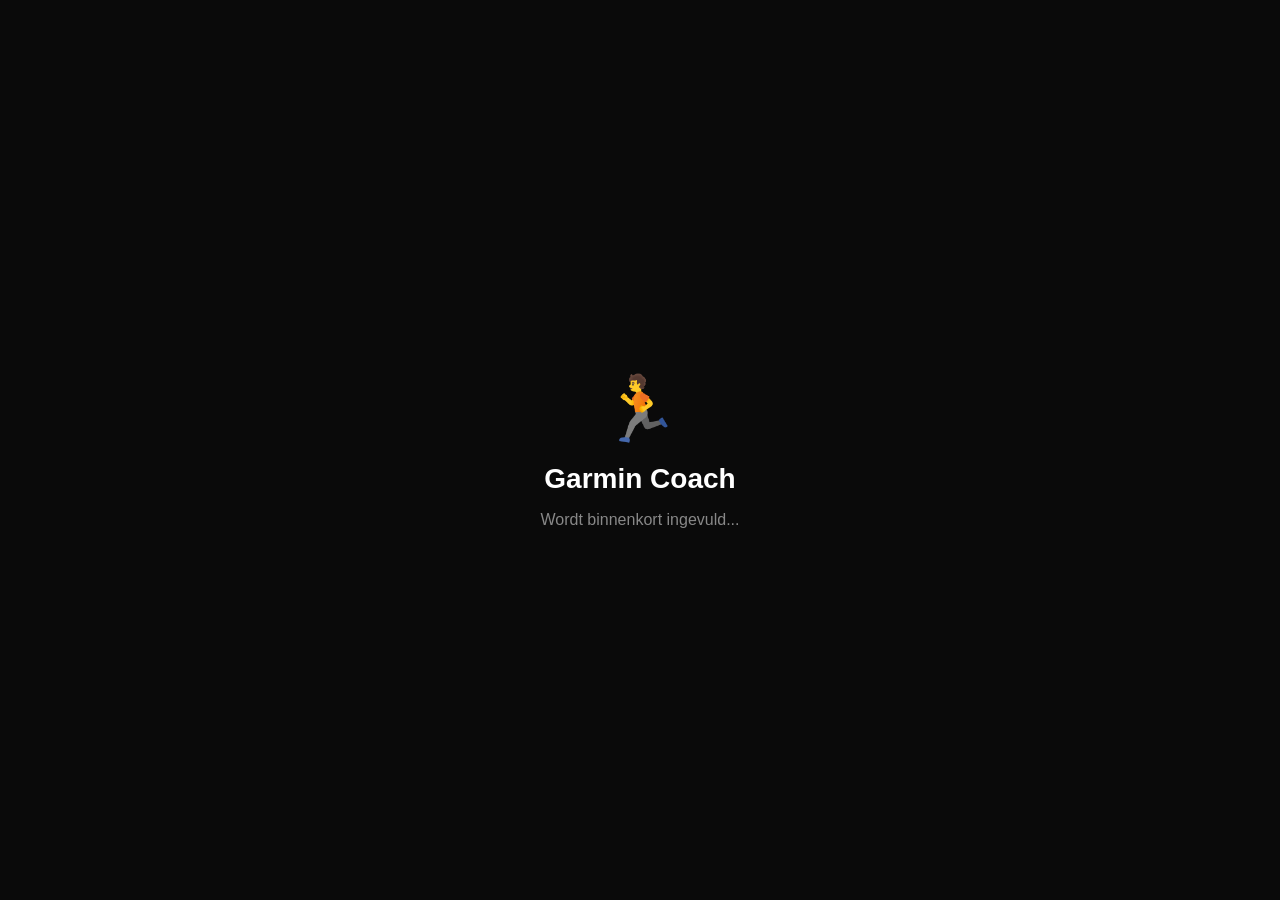
==== index.html @ 078f906c "Add files via upload" ====
<!DOCTYPE html>
<html lang="nl">
<head>
  <meta charset="UTF-8">
  <meta name="viewport" content="width=device-width, initial-scale=1.0">
  <title>Garmin Coach</title>

  <!-- PWA instellingen voor iPhone -->
  <meta name="apple-mobile-web-app-capable" content="yes">
  <meta name="apple-mobile-web-app-status-bar-style" content="black-translucent">
  <meta name="apple-mobile-web-app-title" content="Garmin Coach">

  <style>
    * { margin: 0; padding: 0; box-sizing: border-box; }
    body {
      background: #0a0a0a;
      color: white;
      font-family: -apple-system, sans-serif;
      height: 100vh;
      display: flex;
      flex-direction: column;
      align-items: center;
      justify-content: center;
      gap: 16px;
    }
    .logo { font-size: 64px; }
    h1 { font-size: 28px; font-weight: 700; }
    p { color: #888; font-size: 16px; }
  </style>
</head>
<body>
  <div class="logo">🏃</div>
  <h1>Garmin Coach</h1>
  <p>Wordt binnenkort ingevuld...</p>
</body>
</html>
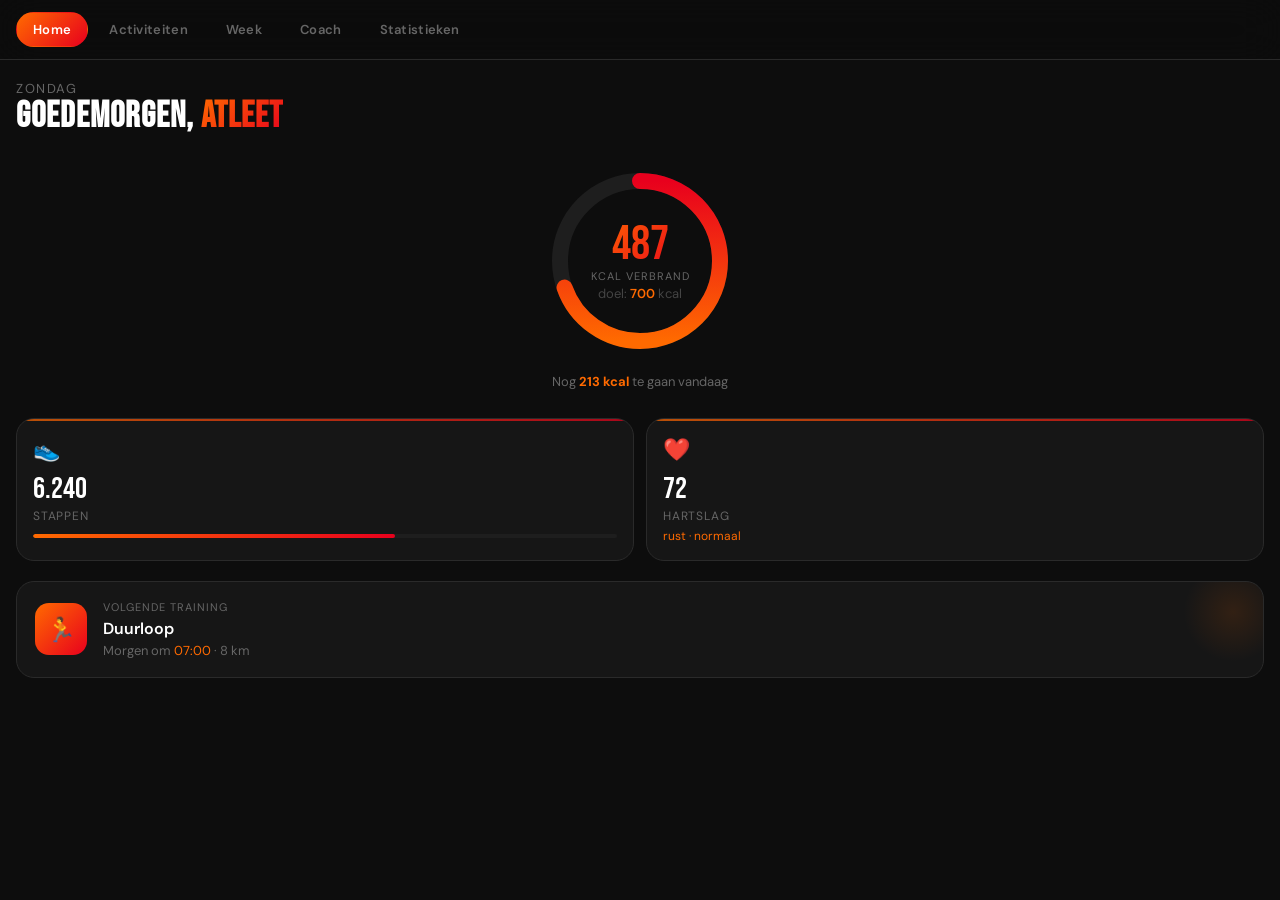
==== commit 866f69a0: "naar hoofdmap verplaatst" ====
--- a/index.html
+++ b/index.html
@@ -2,35 +2,23 @@
 <html lang="nl">
 <head>
   <meta charset="UTF-8">
-  <meta name="viewport" content="width=device-width, initial-scale=1.0">
+  <meta name="viewport" content="width=device-width, initial-scale=1.0, viewport-fit=cover">
   <title>Garmin Coach</title>
-
-  <!-- PWA instellingen voor iPhone -->
   <meta name="apple-mobile-web-app-capable" content="yes">
   <meta name="apple-mobile-web-app-status-bar-style" content="black-translucent">
   <meta name="apple-mobile-web-app-title" content="Garmin Coach">
-
-  <style>
-    * { margin: 0; padding: 0; box-sizing: border-box; }
-    body {
-      background: #0a0a0a;
-      color: white;
-      font-family: -apple-system, sans-serif;
-      height: 100vh;
-      display: flex;
-      flex-direction: column;
-      align-items: center;
-      justify-content: center;
-      gap: 16px;
-    }
-    .logo { font-size: 64px; }
-    h1 { font-size: 28px; font-weight: 700; }
-    p { color: #888; font-size: 16px; }
-  </style>
+  <link href="https://fonts.googleapis.com/css2?family=Bebas+Neue&family=DM+Sans:wght@400;500;600&display=swap" rel="stylesheet">
+  <link rel="stylesheet" href="./style.css">
 </head>
 <body>
-  <div class="logo">🏃</div>
-  <h1>Garmin Coach</h1>
-  <p>Wordt binnenkort ingevuld...</p>
+
+<div class="statusbar-space"></div>
+<div class="topnav">
+  <div class="topnav-inner" id="topnav"></div>
+</div>
+
+<div id="app"></div>
+
+<script src="./app.js"></script>
 </body>
-</html>
+</html>
--- a/style.css
+++ b/style.css
@@ -0,0 +1,274 @@
+:root {
+    --bg: #0d0d0d;
+    --card: #161616;
+    --card2: #1e1e1e;
+    --orange: #ff6a00;
+    --red: #e8001d;
+    --gradient: linear-gradient(135deg, #ff6a00, #e8001d);
+    --text: #ffffff;
+    --muted: #666;
+    --border: #2a2a2a;
+}
+
+* { margin: 0; padding: 0; box-sizing: border-box; -webkit-tap-highlight-color: transparent; }
+
+body {
+    background: var(--bg);
+    color: var(--text);
+    font-family: 'DM Sans', sans-serif;
+    min-height: 100vh;
+    min-height: -webkit-fill-available;
+    overflow-x: hidden;
+    padding-bottom: 90px;
+}
+
+.statusbar-space { height: env(safe-area-inset-top, 44px); }
+
+/* TOP NAV */
+.topnav {
+    position: sticky;
+    top: 0;
+    z-index: 100;
+    background: rgba(13,13,13,0.92);
+    backdrop-filter: blur(20px);
+    -webkit-backdrop-filter: blur(20px);
+    border-bottom: 1px solid var(--border);
+    padding: 0 16px;
+}
+
+.topnav-inner {
+    display: flex;
+    align-items: center;
+    gap: 4px;
+    overflow-x: auto;
+    scrollbar-width: none;
+    padding: 12px 0;
+}
+.topnav-inner::-webkit-scrollbar { display: none; }
+
+.tab {
+    flex-shrink: 0;
+    padding: 8px 16px;
+    border-radius: 20px;
+    font-size: 13px;
+    font-weight: 600;
+    color: var(--muted);
+    cursor: pointer;
+    transition: all 0.2s;
+    border: 1.5px solid transparent;
+    letter-spacing: 0.3px;
+}
+.tab.active {
+    background: var(--gradient);
+    color: white;
+    border-color: transparent;
+}
+
+/* PAGES */
+.page { display: none; padding: 20px 16px; }
+.page.active { display: block; }
+
+/* GREETING */
+.greeting { margin-bottom: 24px; }
+.greeting .day {
+    font-size: 13px;
+    color: var(--muted);
+    text-transform: uppercase;
+    letter-spacing: 1.5px;
+}
+.greeting h1 {
+    font-family: 'Bebas Neue', sans-serif;
+    font-size: 36px;
+    letter-spacing: 1px;
+    line-height: 1.1;
+}
+.greeting h1 span {
+    background: var(--gradient);
+    -webkit-background-clip: text;
+    -webkit-text-fill-color: transparent;
+}
+
+/* CALORIE RING */
+.ring-section {
+    display: flex;
+    flex-direction: column;
+    align-items: center;
+    margin-bottom: 28px;
+}
+.ring-wrap { position: relative; width: 200px; height: 200px; }
+.ring-wrap svg { transform: rotate(-90deg); }
+.ring-bg { fill: none; stroke: var(--card2); stroke-width: 16; }
+.ring-fill {
+    fill: none;
+    stroke-width: 16;
+    stroke-linecap: round;
+    stroke: url(#ringGrad);
+    stroke-dasharray: 502;
+    stroke-dashoffset: 502;
+    transition: stroke-dashoffset 1.2s cubic-bezier(0.4,0,0.2,1);
+}
+.ring-center {
+    position: absolute;
+    top: 50%; left: 50%;
+    transform: translate(-50%, -50%);
+    text-align: center;
+}
+.ring-center .cal-burned {
+    font-family: 'Bebas Neue', sans-serif;
+    font-size: 48px;
+    line-height: 1;
+    background: var(--gradient);
+    -webkit-background-clip: text;
+    -webkit-text-fill-color: transparent;
+}
+.ring-center .cal-label { font-size: 11px; color: var(--muted); text-transform: uppercase; letter-spacing: 1px; }
+.ring-center .cal-goal { font-size: 13px; color: #444; margin-top: 2px; }
+.ring-center .cal-goal span { color: var(--orange); font-weight: 600; }
+.ring-subtitle { margin-top: 12px; font-size: 13px; color: var(--muted); }
+.ring-subtitle b { color: var(--orange); }
+
+/* STAT CARDS */
+.stats-grid { display: grid; grid-template-columns: 1fr 1fr; gap: 12px; margin-bottom: 20px; }
+.stat-card {
+    background: var(--card);
+    border: 1px solid var(--border);
+    border-radius: 18px;
+    padding: 16px;
+    position: relative;
+    overflow: hidden;
+}
+.stat-card::before {
+    content: '';
+    position: absolute;
+    top: 0; left: 0; right: 0;
+    height: 2px;
+    background: var(--gradient);
+    opacity: 0.7;
+}
+.stat-card .icon { font-size: 22px; margin-bottom: 10px; }
+.stat-card .value {
+    font-family: 'Bebas Neue', sans-serif;
+    font-size: 30px;
+    line-height: 1;
+}
+.stat-card .unit { font-size: 13px; color: var(--orange); font-weight: 600; }
+.stat-card .label { font-size: 12px; color: var(--muted); margin-top: 4px; text-transform: uppercase; letter-spacing: 0.8px; }
+.stat-card .bar-wrap { margin-top: 10px; height: 4px; background: var(--card2); border-radius: 2px; overflow: hidden; }
+.stat-card .bar-fill { height: 100%; border-radius: 2px; background: var(--gradient); }
+.stat-card .sub { font-size: 12px; color: var(--orange); margin-top: 4px; }
+
+/* NEXT TRAINING */
+.next-training {
+    background: var(--card);
+    border: 1px solid var(--border);
+    border-radius: 18px;
+    padding: 18px;
+    display: flex;
+    align-items: center;
+    gap: 16px;
+    margin-bottom: 20px;
+    position: relative;
+    overflow: hidden;
+}
+.next-training::after {
+    content: '';
+    position: absolute;
+    right: -20px; top: -20px;
+    width: 100px; height: 100px;
+    background: radial-gradient(circle, rgba(255,106,0,0.12), transparent 70%);
+    border-radius: 50%;
+}
+.training-icon {
+    width: 52px; height: 52px;
+    background: var(--gradient);
+    border-radius: 14px;
+    display: flex;
+    align-items: center;
+    justify-content: center;
+    font-size: 24px;
+    flex-shrink: 0;
+}
+.training-info .label { font-size: 11px; color: var(--muted); text-transform: uppercase; letter-spacing: 1px; margin-bottom: 4px; }
+.training-info .name { font-weight: 600; font-size: 16px; }
+.training-info .meta { font-size: 13px; color: var(--muted); margin-top: 3px; }
+.training-info .meta span { color: var(--orange); }
+
+/* PAGE TITLE */
+.page-title {
+    font-family: 'Bebas Neue', sans-serif;
+    font-size: 32px;
+    letter-spacing: 1px;
+    margin-bottom: 20px;
+}
+.page-title span {
+    background: var(--gradient);
+    -webkit-background-clip: text;
+    -webkit-text-fill-color: transparent;
+}
+
+/* EMPTY STATE */
+.empty-state { text-align: center; padding: 60px 20px; color: var(--muted); }
+.empty-state .emoji { font-size: 48px; margin-bottom: 12px; }
+.empty-state p { font-size: 15px; line-height: 1.5; }
+.coming-soon-badge {
+    display: inline-block;
+    background: rgba(255,106,0,0.15);
+    border: 1px solid rgba(255,106,0,0.3);
+    color: var(--orange);
+    font-size: 11px;
+    padding: 4px 10px;
+    border-radius: 20px;
+    font-weight: 600;
+    letter-spacing: 0.5px;
+    margin-top: 8px;
+}
+
+/* WEEK */
+.week-grid { display: grid; grid-template-columns: repeat(7, 1fr); gap: 6px; margin-bottom: 24px; }
+.week-day { display: flex; flex-direction: column; align-items: center; gap: 6px; }
+.week-day .day-label { font-size: 10px; color: var(--muted); text-transform: uppercase; letter-spacing: 0.5px; }
+.week-day .day-bar-wrap {
+    width: 100%; height: 80px;
+    background: var(--card);
+    border-radius: 8px;
+    overflow: hidden;
+    display: flex;
+    flex-direction: column;
+    justify-content: flex-end;
+    border: 1px solid var(--border);
+}
+.week-day .day-bar { width: 100%; border-radius: 6px 6px 0 0; background: var(--gradient); opacity: 0.4; }
+.week-day.done .day-bar { opacity: 1; }
+.week-day.today .day-bar { opacity: 0.8; }
+.week-day .day-dot { width: 6px; height: 6px; border-radius: 50%; background: var(--border); }
+.week-day.done .day-dot { background: var(--orange); }
+.week-day.today .day-dot { background: var(--red); }
+
+.week-summary { background: var(--card); border: 1px solid var(--border); border-radius: 18px; padding: 18px; margin-bottom: 16px; }
+.week-summary h3 { font-size: 13px; color: var(--muted); text-transform: uppercase; letter-spacing: 1px; margin-bottom: 14px; }
+.week-stat-row { display: flex; justify-content: space-between; align-items: center; padding: 8px 0; border-bottom: 1px solid var(--border); }
+.week-stat-row:last-child { border-bottom: none; }
+.week-stat-row .wlabel { font-size: 14px; color: var(--muted); }
+.week-stat-row .wval { font-family: 'Bebas Neue', sans-serif; font-size: 22px; color: var(--orange); }
+
+/* COACH */
+.coach-header { background: var(--card); border: 1px solid var(--border); border-radius: 18px; padding: 20px; margin-bottom: 16px; text-align: center; }
+.coach-avatar { width: 64px; height: 64px; background: var(--gradient); border-radius: 50%; display: flex; align-items: center; justify-content: center; font-size: 28px; margin: 0 auto 12px; }
+.coach-header h2 { font-family: 'Bebas Neue', sans-serif; font-size: 24px; letter-spacing: 1px; }
+.coach-header p { font-size: 13px; color: var(--muted); margin-top: 4px; }
+.coach-tip { background: var(--card); border: 1px solid var(--border); border-left: 3px solid var(--orange); border-radius: 0 16px 16px 0; padding: 16px; margin-bottom: 12px; }
+.coach-tip .tip-label { font-size: 11px; color: var(--orange); text-transform: uppercase; letter-spacing: 1px; margin-bottom: 6px; font-weight: 600; }
+.coach-tip p { font-size: 14px; line-height: 1.6; color: #ccc; }
+
+/* STATISTIEKEN */
+.stat-big-card { background: var(--card); border: 1px solid var(--border); border-radius: 18px; padding: 20px; margin-bottom: 14px; }
+.stat-big-card h3 { font-size: 12px; color: var(--muted); text-transform: uppercase; letter-spacing: 1px; margin-bottom: 12px; }
+.big-num { font-family: 'Bebas Neue', sans-serif; font-size: 52px; line-height: 1; background: var(--gradient); -webkit-background-clip: text; -webkit-text-fill-color: transparent; }
+.big-num-unit { font-size: 14px; color: var(--muted); margin-left: 4px; }
+.mini-bar-row { display: flex; align-items: center; gap: 10px; margin-top: 14px; }
+.mini-bar-label { font-size: 12px; color: var(--muted); width: 24px; }
+.mini-bar-track { flex: 1; height: 6px; background: var(--card2); border-radius: 3px; overflow: hidden; }
+.mini-bar-fill { height: 100%; border-radius: 3px; background: var(--gradient); }
+.mini-bar-val { font-size: 12px; color: var(--muted); width: 40px; text-align: right; }
+
+.bottom-safe { height: env(safe-area-inset-bottom, 20px); }
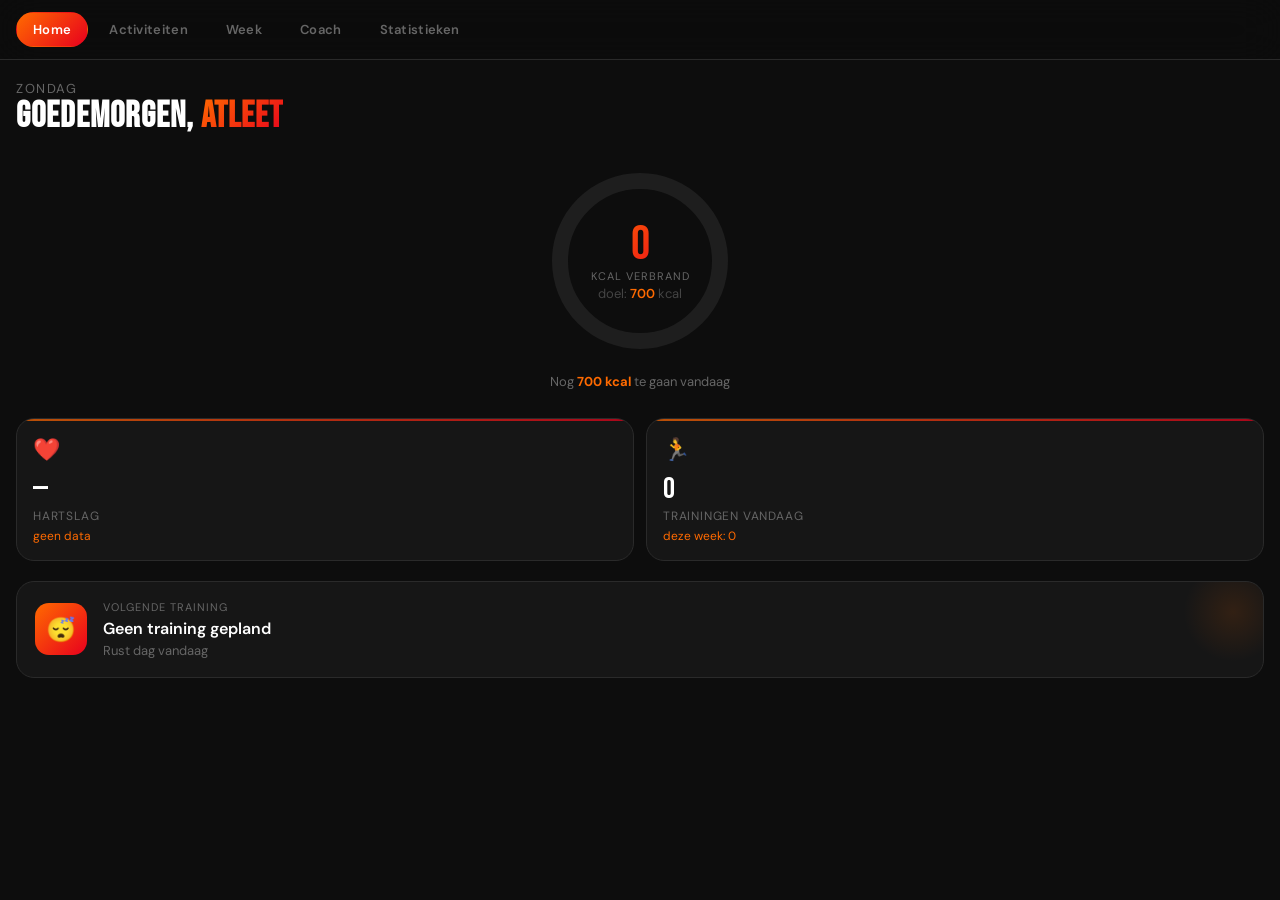
==== commit 70c67010: "strava koppeling" ====
--- a/index.html
+++ b/index.html
@@ -11,14 +11,12 @@
   <link rel="stylesheet" href="./style.css">
 </head>
 <body>
-
 <div class="statusbar-space"></div>
 <div class="topnav">
   <div class="topnav-inner" id="topnav"></div>
 </div>
-
 <div id="app"></div>
-
+<script src="./config.js"></script>
 <script src="./app.js"></script>
 </body>
 </html>
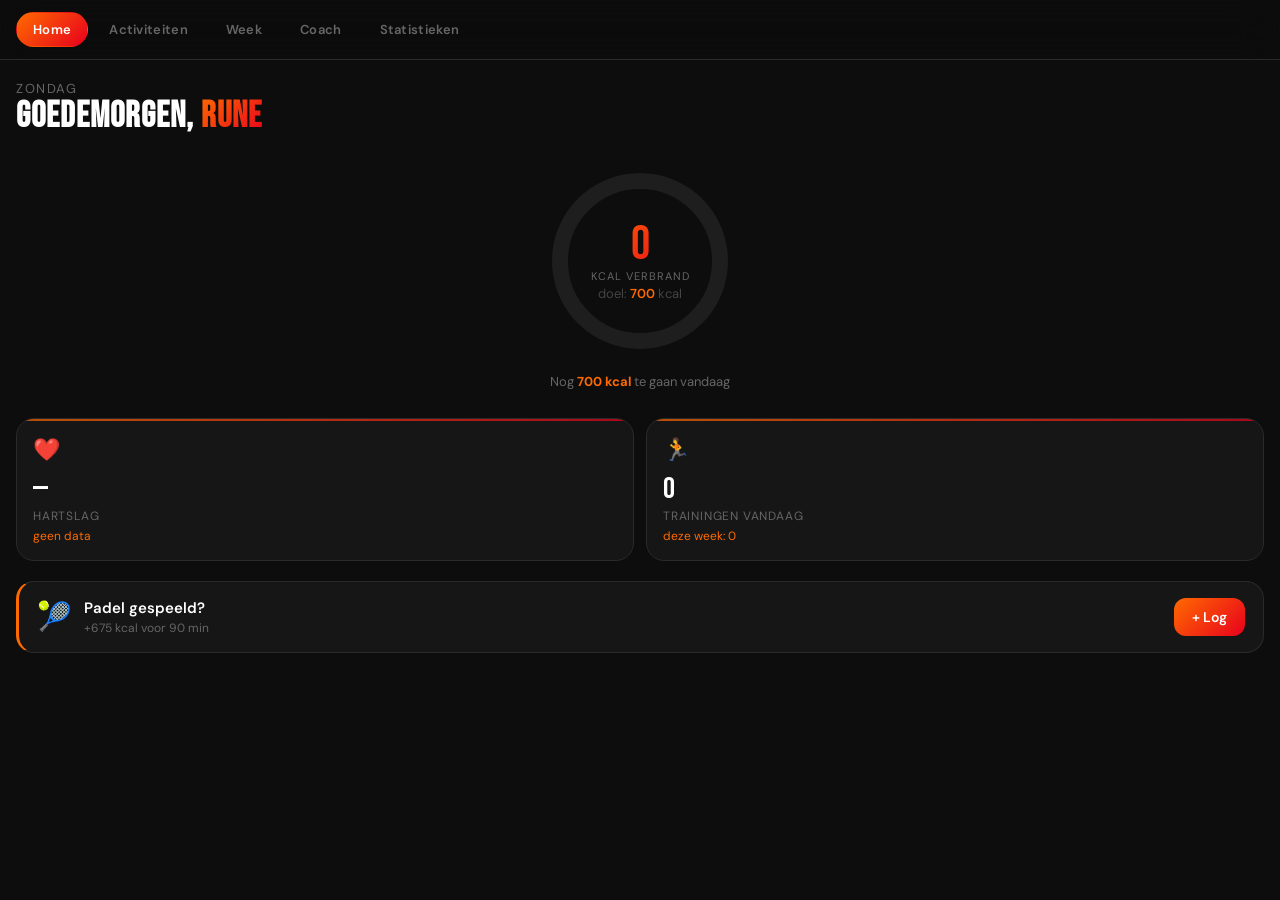
==== commit 512466f6: "index aangepast" ====
--- a/index.html
+++ b/index.html
@@ -16,7 +16,6 @@
   <div class="topnav-inner" id="topnav"></div>
 </div>
 <div id="app"></div>
-<script src="./config.js"></script>
 <script src="./app.js"></script>
 </body>
 </html>
--- a/style.css
+++ b/style.css
@@ -271,4 +271,77 @@
 .mini-bar-fill { height: 100%; border-radius: 3px; background: var(--gradient); }
 .mini-bar-val { font-size: 12px; color: var(--muted); width: 40px; text-align: right; }
 
-.bottom-safe { height: env(safe-area-inset-bottom, 20px); }+.bottom-safe { height: env(safe-area-inset-bottom, 20px); }
+
+/* COACH BUTTON */
+.coach-btn {
+    width: 100%;
+    padding: 16px;
+    background: var(--gradient);
+    color: white;
+    border: none;
+    border-radius: 16px;
+    font-size: 15px;
+    font-weight: 600;
+    cursor: pointer;
+    margin-top: 8px;
+    font-family: 'DM Sans', sans-serif;
+}
+
+/* ACTIVITY ITEMS */
+.activity-item {
+    background: var(--card);
+    border: 1px solid var(--border);
+    border-radius: 16px;
+    padding: 16px;
+    margin-bottom: 12px;
+    display: flex;
+    align-items: center;
+    gap: 14px;
+}
+.activity-dot {
+    width: 44px; height: 44px;
+    border-radius: 12px;
+    background: var(--card2);
+    border: 1.5px solid var(--border);
+    display: flex;
+    align-items: center;
+    justify-content: center;
+    font-size: 20px;
+    flex-shrink: 0;
+}
+.activity-info { flex: 1; }
+.activity-info .name { font-weight: 600; font-size: 15px; }
+.activity-info .date { font-size: 12px; color: var(--muted); margin-top: 2px; }
+.activity-stats { text-align: right; }
+.activity-stats .cal { font-family: 'Bebas Neue', sans-serif; font-size: 22px; color: var(--orange); }
+.activity-stats .dist { font-size: 12px; color: var(--muted); }
+
+/* PADEL CARD */
+.padel-card {
+    background: var(--card);
+    border: 1px solid var(--border);
+    border-radius: 18px;
+    padding: 16px 18px;
+    display: flex;
+    align-items: center;
+    justify-content: space-between;
+    margin-bottom: 20px;
+    border-left: 3px solid var(--orange);
+}
+.padel-info { display: flex; align-items: center; gap: 12px; }
+.padel-icon { font-size: 28px; }
+.padel-title { font-weight: 600; font-size: 15px; }
+.padel-sub { font-size: 12px; color: var(--muted); margin-top: 2px; }
+.padel-btn {
+    background: var(--gradient);
+    color: white;
+    border: none;
+    border-radius: 12px;
+    padding: 10px 18px;
+    font-size: 14px;
+    font-weight: 600;
+    cursor: pointer;
+    font-family: 'DM Sans', sans-serif;
+    flex-shrink: 0;
+}
